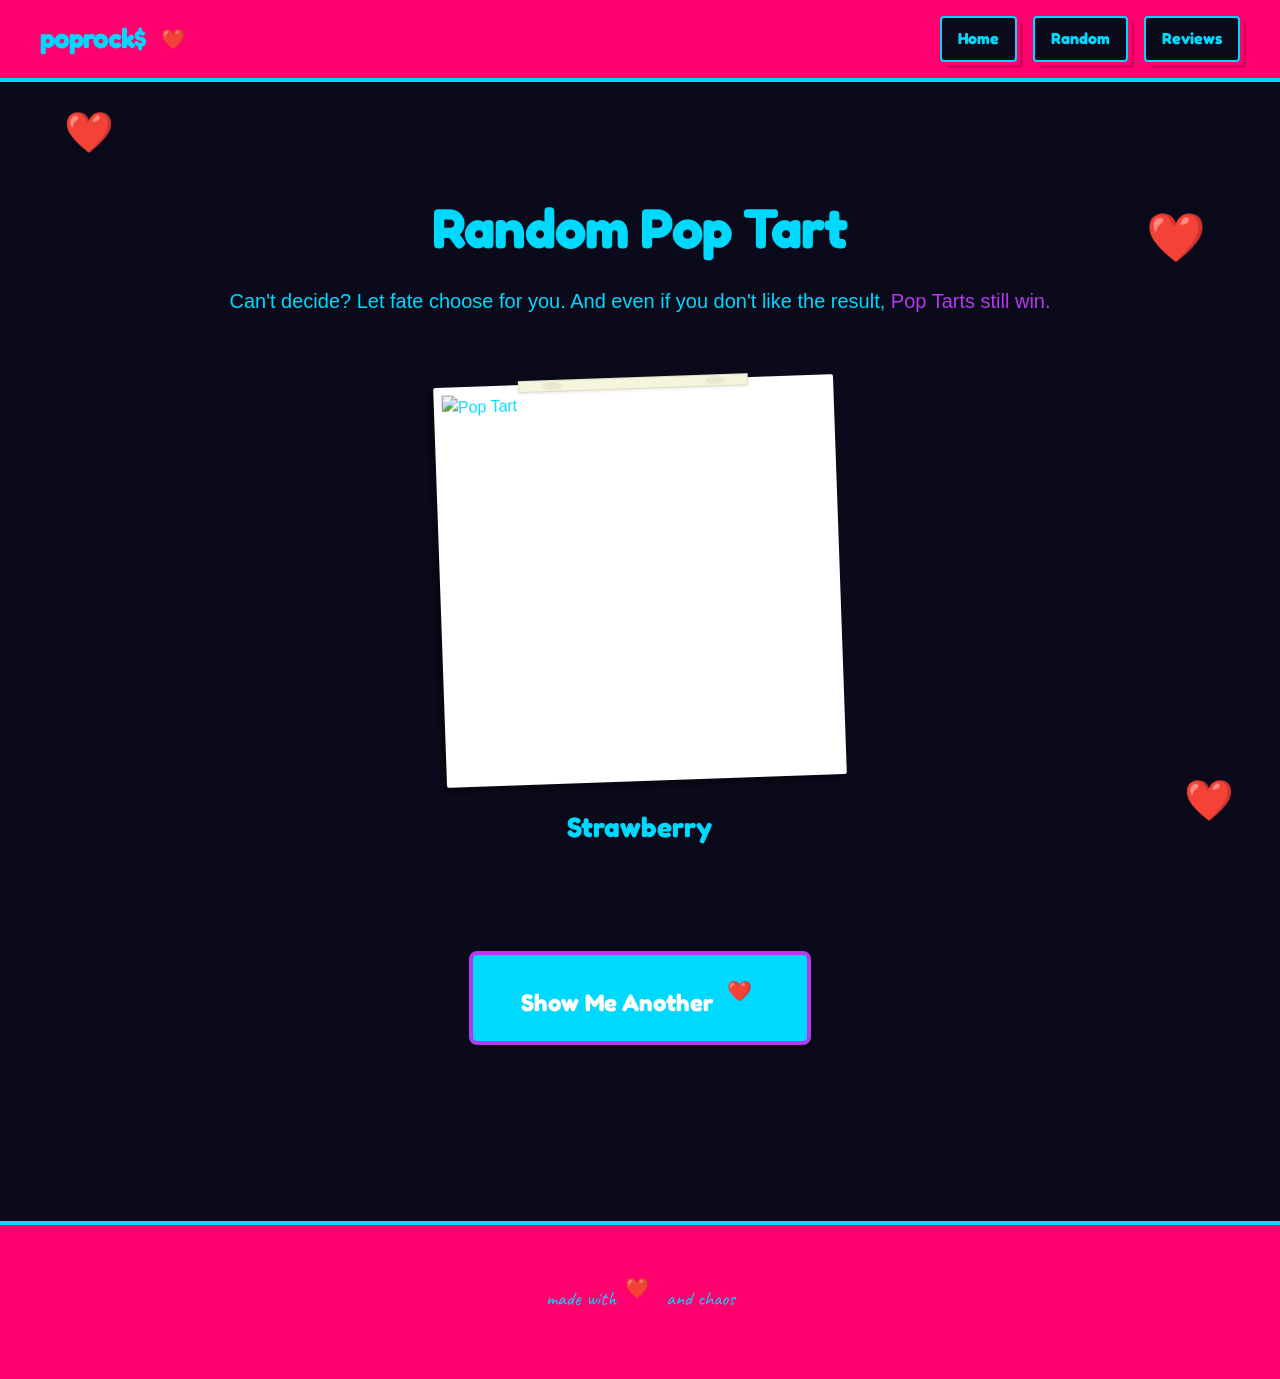
==== random.html @ b06833e1 "Initial commit: poprocks website with psychedelic Pop Tart appreciation theme" ====
<!DOCTYPE html>
<html lang="en">
  <head>
    <meta charset="UTF-8" />
    <meta name="viewport" content="width=device-width, initial-scale=1.0" />
    <meta
      name="description"
      content="Discover random Pop Tart flavors - experience the ultimate variety"
    />
    <title>Random Pop Tart | Pop Rocks</title>
    <link rel="stylesheet" href="css/base.css" />
    <link rel="stylesheet" href="css/random.css" />
  </head>
  <body>
    <header class="nav-header">
      <nav class="nav-container">
        <div class="nav-logo">
          <span class="logo-text">poprock$</span>
          <span class="heart-sticker heart-sticker--sm heart-sticker--pulse" style="display: inline-block; margin-left: 0.5rem;"></span>
        </div>
        <ul class="nav-links">
          <li><a href="index.html" class="nav-link sticker sticker--bold">Home</a></li>
          <li><a href="random.html" class="nav-link sticker sticker--bold">Random</a></li>
          <li><a href="reviews.html" class="nav-link sticker sticker--bold">Reviews</a></li>
        </ul>
      </nav>
    </header>

    <main class="main-content">
      <section class="random-section">
        <div class="container">
          <h1 class="text--center">Random Pop Tart</h1>
          <p class="subtitle text--center">
            Can't decide? Let fate choose for you. And even if you don't like the result,
            <span class="text--accent">Pop Tarts still win.</span>
          </p>

          <div class="image-showcase">
            <div class="image-container sticker sticker--peel">
              <img id="pop-tart-image" src="" alt="Pop Tart" class="pop-tart-img" />
              <div class="polaroid-tape"></div>
            </div>
            <p id="flavor-caption" class="flavor-caption"></p>
          </div>

          <div class="button-container text--center">
            <button id="next-button" class="btn btn--large btn--primary">
              Show Me Another
              <span class="heart-sticker heart-sticker--sm" style="display: inline-block; margin-left: 0.5rem;"></span>
            </button>
          </div>

          <!-- Decorative hearts -->
          <div class="heart-scatter">
            <span class="heart-sticker heart-sticker--lg heart-sticker--floating" style="position: absolute; top: 100px; left: 5%;"></span>
            <span class="heart-sticker heart-sticker--xl heart-sticker--floating" style="position: absolute; top: 200px; right: 8%; animation-delay: 0.5s;"></span>
            <span class="heart-sticker heart-sticker--lg heart-sticker--floating" style="position: absolute; bottom: 100px; right: 5%; animation-delay: 1s;"></span>
          </div>
        </div>
      </section>
    </main>

    <footer class="footer">
      <p class="text--center">
        made with
        <span class="heart-sticker heart-sticker--sm heart-sticker--pulse" style="display: inline-block; margin: 0 0.25rem;"></span>
        and chaos
      </p>
    </footer>

    <script src="js/theme.js"></script>
    <script src="js/random-image.js"></script>
    <script src="js/utils.js"></script>
  </body>
</html>
---- css/base.css ----
@import url('https://fonts.googleapis.com/css2?family=Caveat:wght@400;700&family=Fredoka+One&family=Righteous&family=Permanent+Marker&display=swap');

/* ===== ROOT CUSTOM PROPERTIES ===== */
:root {
  /* Default theme - Warm Psychedelic */
  --primary: #ff006e;
  --secondary: #ffbe0b;
  --accent: #8338ec;
  --background: #fbf5e9;
  --text-dark: #1a1a1a;
  --text-light: #ffffff;
  --neutral-light: #f0f0f0;
  --neutral-dark: #333333;

  /* Spacing */
  --space-xs: 0.25rem;
  --space-sm: 0.5rem;
  --space-md: 1rem;
  --space-lg: 1.5rem;
  --space-xl: 2rem;
  --space-2xl: 3rem;
  --space-3xl: 4rem;

  /* Typography */
  --font-display: 'Fredoka One', 'Righteous', sans-serif;
  --font-accent: 'Caveat', cursive;
  --font-mono: 'Permanent Marker', cursive;
  --font-body: 'Segoe UI', Tahoma, Geneva, Verdana, sans-serif;

  /* Border radius */
  --radius-sm: 4px;
  --radius-md: 8px;
  --radius-lg: 12px;

  /* Shadows */
  --shadow-sm: 2px 2px 4px rgba(0, 0, 0, 0.1);
  --shadow-md: 4px 4px 8px rgba(0, 0, 0, 0.15);
  --shadow-lg: 8px 8px 16px rgba(0, 0, 0, 0.2);
  --shadow-grungy: 3px 3px 0px rgba(0, 0, 0, 0.25);
}

/* ===== THEME VARIANTS ===== */
/* Cool Neon */
[data-theme="cool-neon"] {
  --primary: #00d9ff;
  --secondary: #ff006e;
  --accent: #b537f2;
  --background: #0a0a1a;
  --text-dark: #00d9ff;
  --text-light: #ffffff;
}

/* Earthy Grungy */
[data-theme="earthy-grungy"] {
  --primary: #8b4513;
  --secondary: #d4a574;
  --accent: #6b3410;
  --background: #e8dcc8;
  --text-dark: #3e2723;
  --text-light: #ffffff;
}

/* Vibrant Sunset */
[data-theme="vibrant-sunset"] {
  --primary: #ff5733;
  --secondary: #ffc300;
  --accent: #c70039;
  --background: #fff5e6;
  --text-dark: #2c1810;
  --text-light: #ffffff;
}

/* Retro Digital */
[data-theme="retro-digital"] {
  --primary: #ff00ff;
  --secondary: #00ffff;
  --accent: #ffff00;
  --background: #1a1a2e;
  --text-dark: #00ffff;
  --text-light: #ffffff;
}

/* Bubblegum Dream */
[data-theme="bubblegum-dream"] {
  --primary: #ff1493;
  --secondary: #ff69b4;
  --accent: #ba55d3;
  --background: #fff0f5;
  --text-dark: #6b1b47;
  --text-light: #ffffff;
}

/* Forest Mystique */
[data-theme="forest-mystique"] {
  --primary: #2d6a4f;
  --secondary: #a8dadc;
  --accent: #f1faee;
  --background: #1b3a2e;
  --text-dark: #a8dadc;
  --text-light: #ffffff;
}

/* ===== GLOBAL STYLES ===== */
*,
*::before,
*::after {
  margin: 0;
  padding: 0;
  box-sizing: border-box;
}

html {
  scroll-behavior: smooth;
}

body {
  font-family: var(--font-body);
  background-color: var(--background);
  color: var(--text-dark);
  line-height: 1.6;
  transition: background-color 0.5s ease, color 0.5s ease;
  position: relative;
  overflow-x: hidden;
}

/* Grungy texture overlay background */
body::before {
  content: '';
  position: fixed;
  top: 0;
  left: 0;
  width: 100%;
  height: 100%;
  background-image: 
    radial-gradient(circle at 20% 50%, rgba(0, 0, 0, 0.02) 1px, transparent 1px),
    radial-gradient(circle at 80% 80%, rgba(0, 0, 0, 0.03) 1px, transparent 1px),
    radial-gradient(circle at 50% 20%, rgba(255, 255, 255, 0.02) 1px, transparent 1px);
  background-size: 50px 50px, 80px 80px, 100px 100px;
  pointer-events: none;
  z-index: 0;
}

/* Ensure content sits above texture */
body > * {
  position: relative;
  z-index: 1;
}

a {
  color: var(--primary);
  text-decoration: none;
  transition: color 0.2s ease;
}

a:hover {
  color: var(--accent);
}

h1,
h2,
h3,
h4,
h5,
h6 {
  font-family: var(--font-display);
  color: var(--primary);
  line-height: 1.2;
}

h1 {
  font-size: 3.5rem;
  letter-spacing: -1px;
}

h2 {
  font-size: 2.5rem;
  margin-top: var(--space-2xl);
  margin-bottom: var(--space-lg);
}

h3 {
  font-size: 1.75rem;
  margin-bottom: var(--space-md);
}

p {
  margin-bottom: var(--space-md);
}

/* ===== STICKER COMPONENTS ===== */

/* Base sticker styling */
.sticker {
  position: relative;
  transition: transform 0.2s ease, filter 0.2s ease;
  will-change: transform;
}

/* Tilted sticker effect */
.sticker--tilt-1 {
  transform: rotate(-2deg);
}

.sticker--tilt-2 {
  transform: rotate(2deg);
}

.sticker--tilt-3 {
  transform: rotate(-1.5deg);
}

.sticker--tilt-4 {
  transform: rotate(1.5deg);
}

/* Sticker with rough border */
.sticker--rough {
  border: 3px solid var(--primary);
  border-radius: 0 0 0 0;
  box-shadow: var(--shadow-grungy), 0 0 0 2px rgba(0, 0, 0, 0.1);
  padding: var(--space-md);
  background-color: var(--background);
}

/* Bold sticker with offset shadow */
.sticker--bold {
  border: 4px solid var(--primary);
  box-shadow: 3px 3px 0px var(--secondary), 6px 6px 0px rgba(0, 0, 0, 0.15);
  background-color: var(--secondary);
  padding: var(--space-md);
  color: var(--text-dark);
  font-weight: bold;
  transition: transform 0.2s ease, box-shadow 0.2s ease;
}

.sticker--bold:hover {
  transform: translateX(-2px) translateY(-2px);
  box-shadow: 5px 5px 0px var(--secondary), 8px 8px 0px rgba(0, 0, 0, 0.15);
}

/* Large sticker variation */
.sticker--large {
  border: 5px solid var(--primary);
  box-shadow: 4px 4px 0px var(--accent), 8px 8px 0px rgba(0, 0, 0, 0.2);
}

/* Peeling effect */
.sticker--peel::after {
  content: '';
  position: absolute;
  bottom: -2px;
  right: -2px;
  width: 20px;
  height: 20px;
  background-color: rgba(255, 255, 255, 0.6);
  border-radius: 50%;
  filter: blur(1px);
  opacity: 0.8;
}

/* Wobble animation */
@keyframes wobble {
  0%,
  100% {
    transform: rotate(0deg) translateX(0);
  }
  25% {
    transform: rotate(1deg) translateX(1px);
  }
  50% {
    transform: rotate(-1deg) translateX(-1px);
  }
  75% {
    transform: rotate(0.5deg) translateX(0.5px);
  }
}

.sticker--wobble {
  animation: wobble 0.5s ease-in-out infinite;
}

/* Sticker hover wobble */
.sticker--hover-wobble:hover {
  animation: wobble 0.5s ease-in-out infinite;
}

/* ===== HEART STICKER STYLES ===== */

.heart-sticker {
  position: relative;
  width: 2rem;
  height: 2rem;
  display: inline-block;
}

.heart-sticker::before {
  content: '❤️';
  font-size: 2rem;
  position: absolute;
  top: 0;
  left: 0;
  animation: float 3s ease-in-out infinite;
}

@keyframes float {
  0%,
  100% {
    transform: translateY(0px) rotate(0deg);
  }
  50% {
    transform: translateY(-8px) rotate(5deg);
  }
}

/* Heart pulse effect */
@keyframes heartbeat {
  0%,
  100% {
    transform: scale(1);
  }
  25% {
    transform: scale(1.1);
  }
  50% {
    transform: scale(1);
  }
}

.heart-sticker--pulse::before {
  animation: heartbeat 0.6s ease-in-out infinite;
}

/* Floating hearts */
.heart-sticker--floating {
  animation: float 3s ease-in-out infinite;
}

/* Multiple heart sizes */
.heart-sticker--sm::before {
  font-size: 1.25rem;
}

.heart-sticker--lg::before {
  font-size: 2.5rem;
}

.heart-sticker--xl::before {
  font-size: 3rem;
}

/* Glowing heart effect */
.heart-sticker--glow::before {
  filter: drop-shadow(0 0 8px var(--primary));
  animation: float 3s ease-in-out infinite, heartbeat 0.8s ease-in-out infinite;
}

/* ===== BUTTON STYLES ===== */

.btn {
  display: inline-block;
  padding: var(--space-md) var(--space-lg);
  font-family: var(--font-display);
  font-size: 1.125rem;
  font-weight: bold;
  text-decoration: none;
  border: 3px solid var(--primary);
  border-radius: var(--radius-md);
  background-color: var(--secondary);
  color: var(--text-dark);
  cursor: pointer;
  transition: all 0.2s ease;
  box-shadow: var(--shadow-grungy);
  text-align: center;
  user-select: none;
}

.btn:hover {
  transform: translateX(-2px) translateY(-2px);
  box-shadow: 4px 4px 0px rgba(0, 0, 0, 0.25);
  background-color: var(--accent);
  color: var(--text-light);
}

.btn:active {
  transform: translateX(0) translateY(0);
  box-shadow: 1px 1px 0px rgba(0, 0, 0, 0.25);
}

.btn--large {
  padding: var(--space-lg) var(--space-2xl);
  font-size: 1.5rem;
  border-width: 4px;
}

.btn--primary {
  background-color: var(--primary);
  color: var(--text-light);
  border-color: var(--accent);
}

.btn--primary:hover {
  background-color: var(--accent);
}

/* ===== CONTAINER & LAYOUT ===== */

.container {
  max-width: 1200px;
  margin: 0 auto;
  padding: 0 var(--space-lg);
}

.grid {
  display: grid;
  gap: var(--space-lg);
}

.grid--2col {
  grid-template-columns: repeat(auto-fit, minmax(300px, 1fr));
}

.grid--3col {
  grid-template-columns: repeat(auto-fit, minmax(250px, 1fr));
}

/* ===== NAVIGATION STYLES ===== */

.nav-header {
  background-color: var(--secondary);
  padding: var(--space-md) var(--space-lg);
  border-bottom: 4px solid var(--primary);
  position: sticky;
  top: 0;
  z-index: 100;
  box-shadow: var(--shadow-grungy);
}

.nav-container {
  max-width: 1200px;
  margin: 0 auto;
  display: flex;
  justify-content: space-between;
  align-items: center;
  flex-wrap: wrap;
  gap: var(--space-lg);
}

.nav-logo {
  display: flex;
  align-items: center;
  gap: var(--space-sm);
}

.logo-text {
  font-family: var(--font-display);
  font-size: 1.75rem;
  font-weight: bold;
  color: var(--primary);
  letter-spacing: -1px;
  text-transform: lowercase;
}

.nav-links {
  display: flex;
  list-style: none;
  gap: var(--space-md);
  flex-wrap: wrap;
  align-items: center;
}

.nav-link {
  display: inline-block;
  padding: var(--space-sm) var(--space-md);
  background-color: var(--background);
  color: var(--text-dark);
  border: 2px solid var(--primary);
  border-radius: var(--radius-sm);
  font-family: var(--font-display);
  font-weight: bold;
  transition: all 0.2s ease;
  text-decoration: none;
  cursor: pointer;
}

.nav-link:hover {
  transform: rotate(2deg) scale(1.05);
  background-color: var(--primary);
  color: var(--text-light);
  box-shadow: var(--shadow-grungy);
  animation: wobble 0.5s ease-in-out;
}

/* ===== FOOTER STYLES ===== */

.footer {
  background-color: var(--secondary);
  padding: var(--space-2xl) var(--space-lg);
  border-top: 4px solid var(--primary);
  text-align: center;
  margin-top: var(--space-3xl);
  font-family: var(--font-accent);
  color: var(--text-dark);
  font-size: 1.25rem;
}

/* ===== SECTION STYLES ===== */

section {
  padding: var(--space-3xl) var(--space-lg);
  margin: var(--space-2xl) 0;
}

/* ===== UTILITY CLASSES ===== */

.text--bold {
  font-weight: bold;
}

.text--italic {
  font-style: italic;
}

.text--center {
  text-align: center;
}

.text--accent {
  color: var(--accent);
}

.text--secondary {
  color: var(--secondary);
}

.glow {
  filter: drop-shadow(0 0 8px var(--primary));
}

.transform-3d {
  perspective: 1000px;
}

/* ===== ANIMATIONS ===== */

@keyframes slideInUp {
  from {
    opacity: 0;
    transform: translateY(20px);
  }
  to {
    opacity: 1;
    transform: translateY(0);
  }
}

@keyframes slideInDown {
  from {
    opacity: 0;
    transform: translateY(-20px);
  }
  to {
    opacity: 1;
    transform: translateY(0);
  }
}

@keyframes fadeIn {
  from {
    opacity: 0;
  }
  to {
    opacity: 1;
  }
}

@keyframes pulse {
  0%,
  100% {
    opacity: 1;
  }
  50% {
    opacity: 0.7;
  }
}

/* Spin animation for fun elements */
@keyframes spin {
  from {
    transform: rotate(0deg);
  }
  to {
    transform: rotate(360deg);
  }
}

/* Bounce animation */
@keyframes bounce {
  0%,
  100% {
    transform: translateY(0);
  }
  50% {
    transform: translateY(-10px);
  }
}

/* Tilt left-right */
@keyframes tilt-lr {
  0%,
  100% {
    transform: rotate(-2deg);
  }
  50% {
    transform: rotate(2deg);
  }
}

/* Entry animations */
.animate-in-up {
  animation: slideInUp 0.6s ease-out;
}

.animate-in-down {
  animation: slideInDown 0.6s ease-out;
}

.animate-in-fade {
  animation: fadeIn 0.6s ease-out;
}

.animate-pulse {
  animation: pulse 2s ease-in-out infinite;
}

.animate-bounce {
  animation: bounce 0.6s ease-in-out;
}

/* Sticker bounce on hover */
.sticker--hover-bounce:hover {
  animation: bounce 0.5s ease-in-out;
}

.sticker--hover-tilt:hover {
  animation: tilt-lr 0.4s ease-in-out;
}

/* ===== RESPONSIVE ===== */

@media (max-width: 768px) {
  h1 {
    font-size: 2.5rem;
  }

  h2 {
    font-size: 1.75rem;
  }

  .btn--large {
    padding: var(--space-md) var(--space-lg);
    font-size: 1.125rem;
  }

  section {
    padding: var(--space-2xl) var(--space-md);
  }

  .grid--3col {
    grid-template-columns: repeat(auto-fit, minmax(200px, 1fr));
  }
}

@media (max-width: 480px) {
  h1 {
    font-size: 2rem;
  }

  h2 {
    font-size: 1.5rem;
  }

  .container {
    padding: 0 var(--space-md);
  }

  section {
    padding: var(--space-xl) var(--space-md);
  }
}
---- css/random.css ----
/* ===== RANDOM PAGE STYLES ===== */

.random-section {
  padding: var(--space-3xl) var(--space-lg);
  min-height: 100vh;
  display: flex;
  align-items: center;
}

.random-section .container {
  position: relative;
  z-index: 2;
}

.random-section h1 {
  margin-bottom: var(--space-lg);
  animation: slideInDown 0.6s ease-out;
}

.subtitle {
  font-size: 1.25rem;
  margin-bottom: var(--space-2xl);
  animation: slideInUp 0.6s ease-out 0.1s backwards;
}

/* ===== IMAGE SHOWCASE ===== */

.image-showcase {
  display: flex;
  flex-direction: column;
  align-items: center;
  justify-content: center;
  gap: var(--space-lg);
  margin: var(--space-3xl) auto;
  animation: slideInUp 0.8s ease-out 0.2s backwards;
}

.image-container {
  position: relative;
  width: 100%;
  max-width: 400px;
  aspect-ratio: 1;
  display: flex;
  align-items: center;
  justify-content: center;
  background-color: #ffffff;
  border: 8px solid #ffffff;
  border-radius: 2px;
  box-shadow: -4px 4px 0px rgba(0, 0, 0, 0.2),
    -8px 8px 0px rgba(0, 0, 0, 0.1);
  transform: rotate(-2deg);
  transition: transform 0.3s ease, box-shadow 0.3s ease;
}

.image-container:hover {
  transform: rotate(1deg);
  box-shadow: -2px 2px 0px rgba(0, 0, 0, 0.2),
    -6px 6px 0px rgba(0, 0, 0, 0.1);
}

.pop-tart-img {
  width: 100%;
  height: 100%;
  object-fit: cover;
  display: block;
  border-radius: 0;
}

/* Polaroid tape effect */
.polaroid-tape {
  position: absolute;
  top: -12px;
  left: 50%;
  transform: translateX(-50%);
  width: 60%;
  height: 12px;
  background-color: #f5f5dc;
  border: 1px solid rgba(0, 0, 0, 0.1);
  box-shadow: 0 1px 3px rgba(0, 0, 0, 0.1);
  z-index: 10;
}

.polaroid-tape::before,
.polaroid-tape::after {
  content: '';
  position: absolute;
  top: 50%;
  transform: translateY(-50%);
  width: 20px;
  height: 8px;
  background-color: rgba(0, 0, 0, 0.05);
}

.polaroid-tape::before {
  left: 10%;
  border-radius: 50%;
}

.polaroid-tape::after {
  right: 10%;
  border-radius: 50%;
}

.flavor-caption {
  font-family: var(--font-display);
  font-size: 1.75rem;
  color: var(--primary);
  text-align: center;
  font-weight: bold;
  text-transform: capitalize;
  margin-bottom: var(--space-xl);
  min-height: 50px;
  animation: slideInUp 0.6s ease-out 0.3s backwards;
}

/* ===== BUTTON CONTAINER ===== */

.button-container {
  margin: var(--space-2xl) 0;
  animation: slideInUp 0.8s ease-out 0.4s backwards;
}

/* ===== HEART SCATTER ===== */

.heart-scatter {
  position: fixed;
  top: 0;
  left: 0;
  width: 100%;
  height: 100%;
  pointer-events: none;
  z-index: 1;
}

.heart-scatter .heart-sticker {
  position: absolute;
  filter: drop-shadow(0 0 6px rgba(0, 0, 0, 0.1));
}

/* ===== LOADING STATE ===== */

.loading {
  opacity: 0.6;
  pointer-events: none;
}

.loading .image-container {
  animation: pulse 1s ease-in-out infinite;
}

/* ===== RESPONSIVE ===== */

@media (max-width: 768px) {
  .image-container {
    max-width: 300px;
  }

  .flavor-caption {
    font-size: 1.5rem;
  }

  .button-container {
    margin: var(--space-xl) 0;
  }
}

@media (max-width: 480px) {
  .random-section {
    padding: var(--space-2xl) var(--space-md);
  }

  .image-container {
    max-width: 250px;
    border-width: 6px;
  }

  .flavor-caption {
    font-size: 1.25rem;
  }

  .btn {
    width: 100%;
    padding: var(--space-md);
    font-size: 1rem;
  }
}
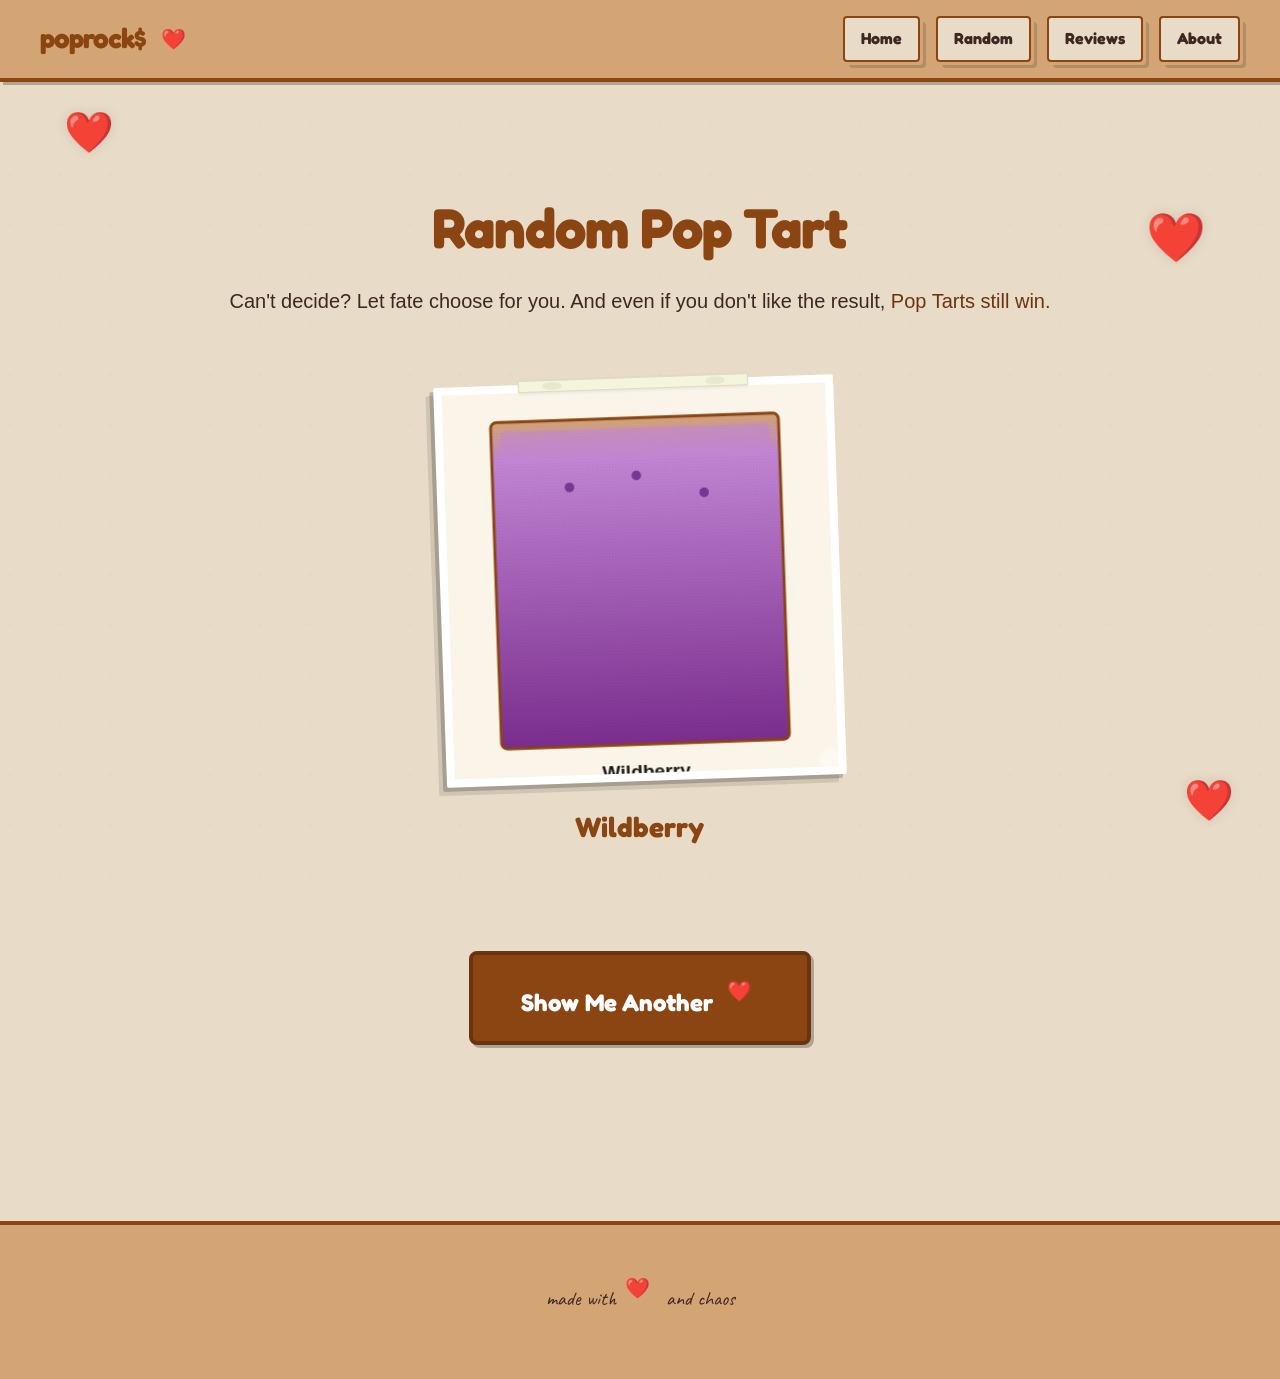
==== commit 35eddc8a: "feat: Add About page with mission, design philosophy, and project details - Create new about.html wi" ====
--- a/random.html
+++ b/random.html
@@ -22,6 +22,7 @@
           <li><a href="index.html" class="nav-link sticker sticker--bold">Home</a></li>
           <li><a href="random.html" class="nav-link sticker sticker--bold">Random</a></li>
           <li><a href="reviews.html" class="nav-link sticker sticker--bold">Reviews</a></li>
+          <li><a href="about.html" class="nav-link sticker sticker--bold">About</a></li>
         </ul>
       </nav>
     </header>
